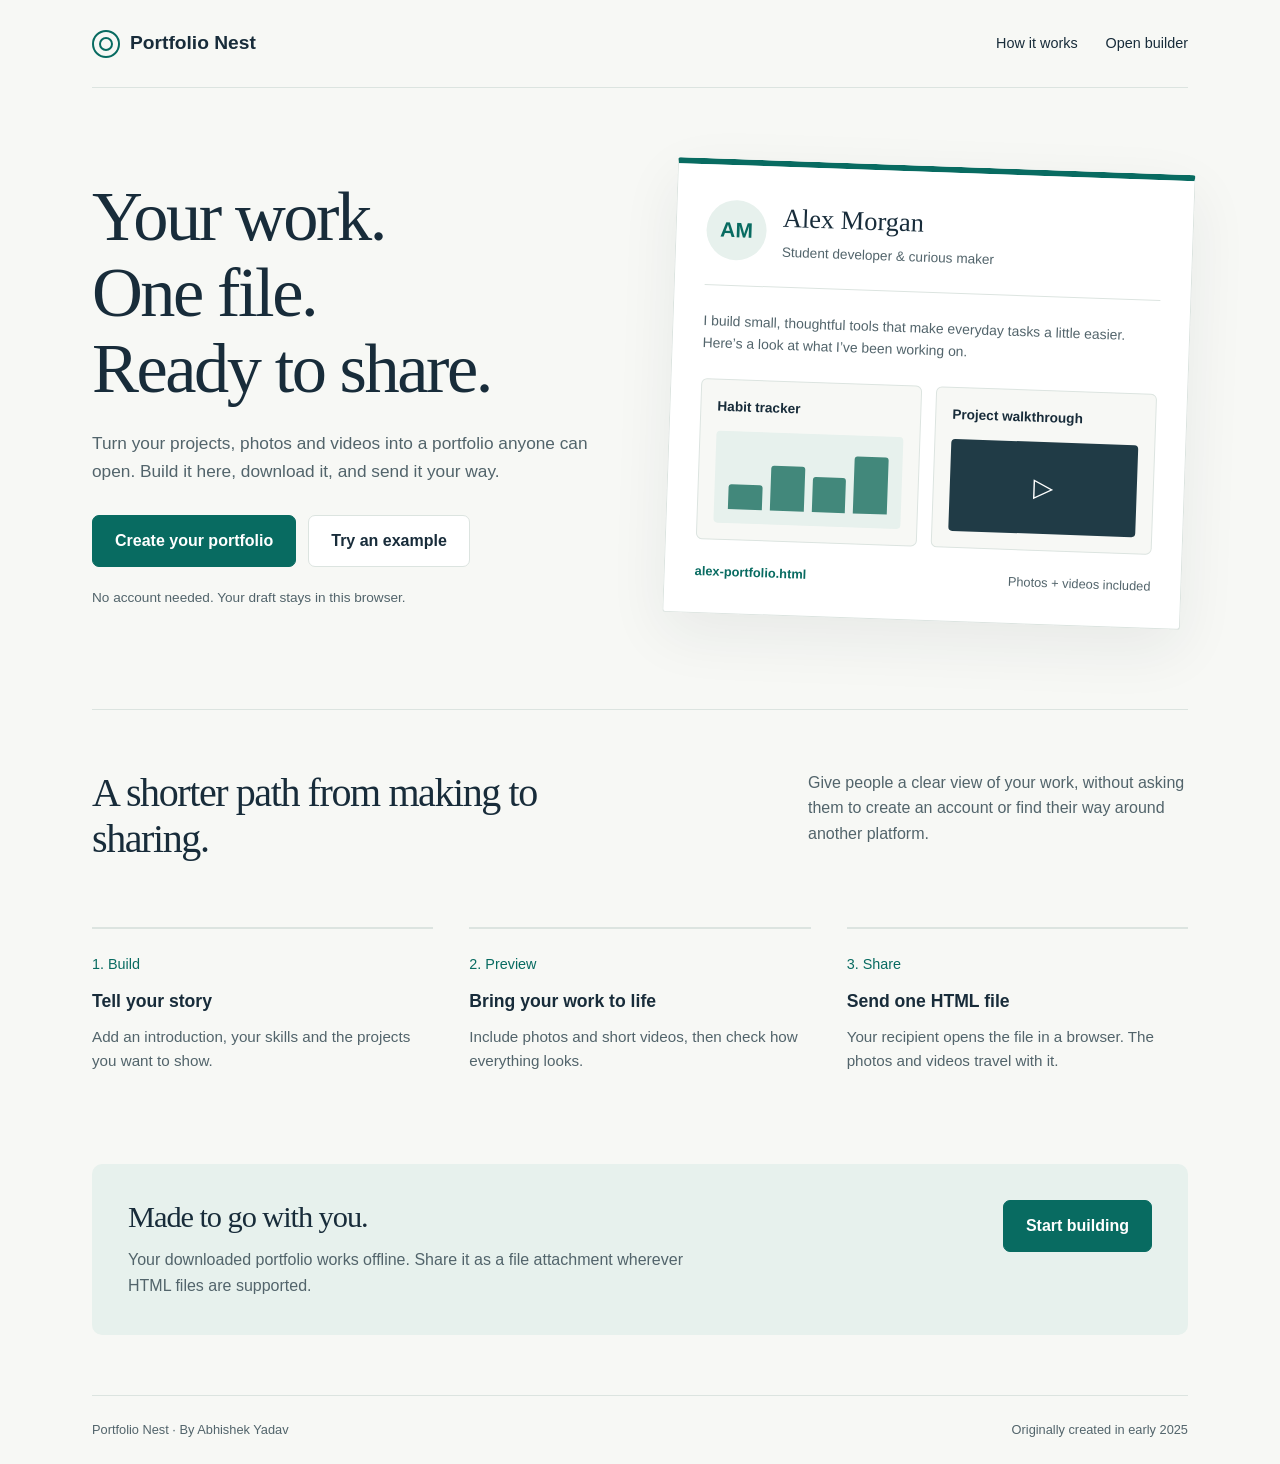
==== index.html @ 836e4f4b "Publish Portfolio Nest with portable HTML exports Refresh the original early-2025 university project" ====
<!DOCTYPE html>
<html lang="en"><head><meta charset="UTF-8"><meta name="viewport" content="width=device-width,initial-scale=1"><meta name="description" content="Build a portfolio with your projects, photos and videos. Download one HTML file and share it without accounts or sign-ins."><title>Portfolio Nest — Your work, ready to share</title><link rel="stylesheet" href="styles.css"></head>
<body><div class="shell">
<nav class="nav" aria-label="Main navigation"><a class="brand" href="index.html"><span class="brand-mark" aria-hidden="true"></span>Portfolio Nest</a><div class="nav-links"><a class="desktop-link" href="#how">How it works</a><a href="builder.html">Open builder</a></div></nav>
<main><section class="hero"><div class="hero-copy"><h1>Your work.<br>One file.<br>Ready to share.</h1><p>Turn your projects, photos and videos into a portfolio anyone can open. Build it here, download it, and send it your way.</p><div class="hero-actions"><a class="btn" href="builder.html">Create your portfolio</a><a class="btn secondary" href="builder.html?demo=1">Try an example</a></div><p class="hero-note">No account needed. Your draft stays in this browser.</p></div>
<div class="folio-demo" aria-label="Illustrative portfolio showing project images and a video"><div class="demo-top"><div class="demo-avatar">AM</div><div><h3>Alex Morgan</h3><p>Student developer & curious maker</p></div></div><p class="demo-intro">I build small, thoughtful tools that make everyday tasks a little easier. Here’s a look at what I’ve been working on.</p><div class="demo-projects"><div class="demo-project"><strong>Habit tracker</strong><div class="demo-graphic" aria-hidden="true"><i></i><i></i><i></i><i></i></div></div><div class="demo-project"><strong>Project walkthrough</strong><div class="demo-video" aria-hidden="true">▷</div></div></div><div class="file-strip"><span class="file-name">alex-portfolio.html</span><span>Photos + videos included</span></div></div></section>
<section id="how" class="how"><div class="how-head"><h2>A shorter path from making to sharing.</h2><p>Give people a clear view of your work, without asking them to create an account or find their way around another platform.</p></div><div class="steps"><div class="step"><span>1. Build</span><h3>Tell your story</h3><p>Add an introduction, your skills and the projects you want to show.</p></div><div class="step"><span>2. Preview</span><h3>Bring your work to life</h3><p>Include photos and short videos, then check how everything looks.</p></div><div class="step"><span>3. Share</span><h3>Send one HTML file</h3><p>Your recipient opens the file in a browser. The photos and videos travel with it.</p></div></div></section>
<section class="share-panel"><div><h2>Made to go with you.</h2><p>Your downloaded portfolio works offline. Share it as a file attachment wherever HTML files are supported.</p></div><div><a class="btn" href="builder.html">Start building</a></div></section></main>
<footer class="site-footer"><span>Portfolio Nest · By Abhishek Yadav</span><span>Originally created in early 2025</span></footer></div></body></html>
---- styles.css ----
:root{--paper:#f7f8f5;--ink:#182c3a;--muted:#52646b;--teal:#086b61;--line:#dce4e0;--soft:#e7f1ed;--white:#fff}*{box-sizing:border-box}html{scroll-behavior:smooth}body{margin:0;color:var(--ink);background:var(--paper);font-family:Arial,Helvetica,sans-serif;line-height:1.6}a{color:var(--teal);text-underline-offset:4px}button,input,textarea{font:inherit}button,a,input,textarea{ -webkit-tap-highlight-color:transparent}button{cursor:pointer}a:focus-visible,button:focus-visible,input:focus-visible,textarea:focus-visible{outline:3px solid #0a8277;outline-offset:4px}button:disabled{cursor:wait;opacity:.65}h1,h2,h3,p{margin-top:0}p{max-width:67ch}h1,h2{font-family:Georgia,'Times New Roman',serif;font-weight:400;letter-spacing:-.035em}h1{font-size:clamp(2.8rem,5.5vw,4.5rem);line-height:1.08;margin-bottom:24px}h2{font-size:2.5rem;line-height:1.15}h3{font-size:1.1rem}.shell{max-width:1160px;margin:auto;padding:0 32px}.nav{min-height:88px;display:flex;align-items:center;justify-content:space-between;gap:16px;border-bottom:1px solid var(--line)}.brand{font-size:1.2rem;color:var(--ink);text-decoration:none;font-weight:700;display:flex;align-items:center;gap:10px}.brand-mark{width:28px;height:28px;border:2px solid var(--teal);border-radius:50%;display:grid;place-items:center}.brand-mark:after{content:'';height:10px;width:10px;border:2px solid var(--teal);border-radius:50%}.nav-links{display:flex;gap:28px;align-items:center}.nav-links a{font-size:.9rem;color:var(--ink);text-decoration:none}.btn{display:inline-flex;justify-content:center;align-items:center;padding:12px 22px;border-radius:7px;background:var(--teal);border:1px solid var(--teal);color:var(--white);font-weight:600;text-decoration:none;min-height:48px}.btn:hover{background:#07584f;border-color:#07584f}.btn.secondary{background:var(--white);color:var(--ink);border-color:var(--line)}.btn.secondary:hover{background:var(--soft)}.text-btn{border:0;background:transparent;color:var(--teal);padding:7px 0;text-decoration:underline;text-underline-offset:4px;font-size:.9rem}.hero{display:grid;grid-template-columns:1fr 1fr;gap:60px;align-items:center;padding:78px 0 88px}.hero-copy>p{font-size:1.08rem;color:var(--muted);margin-bottom:30px}.hero-actions{display:flex;flex-wrap:wrap;gap:12px}.hero-note{font-size:.85rem!important;margin:20px 0 0!important}.folio-demo{background:white;box-shadow:0 20px 60px #182c3a12;border:1px solid var(--line);border-top:6px solid var(--teal);border-radius:3px;padding:30px;transform:rotate(2deg);position:relative}.demo-top{display:flex;align-items:center;gap:16px;border-bottom:1px solid var(--line);padding-bottom:20px}.demo-avatar{width:60px;height:60px;border-radius:50%;background:var(--soft);color:var(--teal);display:grid;place-items:center;font-size:21px;font-weight:700}.folio-demo h3{font-family:Georgia,serif;font-size:1.65rem;font-weight:400;margin:0}.demo-top p{font-size:.85rem;color:var(--muted);margin:3px 0}.demo-intro{font-size:.87rem;color:var(--muted);margin:24px 0}.demo-projects{display:grid;grid-template-columns:1fr 1fr;gap:14px}.demo-project{background:var(--paper);border:1px solid var(--line);border-radius:6px;padding:16px;font-size:.85rem}.demo-project strong{display:block;margin-bottom:14px}.demo-graphic{height:92px;display:flex;gap:8px;align-items:end;padding:14px;background:var(--soft);border-radius:4px}.demo-graphic i{display:block;flex:1;background:#42887b;border-radius:3px 3px 0 0}.demo-graphic i:nth-child(1){height:40%}.demo-graphic i:nth-child(2){height:70%}.demo-graphic i:nth-child(3){height:55%}.demo-graphic i:nth-child(4){height:90%}.demo-video{height:92px;background:#203b46;border-radius:4px;display:grid;place-items:center;color:#fff;font-size:26px}.file-strip{display:flex;gap:12px;justify-content:space-between;align-items:center;font-size:.8rem;padding-top:22px;color:var(--muted)}.file-name{font-weight:700;color:var(--teal)}.how{padding:60px 0;border-top:1px solid var(--line)}.how-head{display:flex;justify-content:space-between;align-items:start;gap:36px;margin-bottom:32px}.how-head h2{max-width:450px}.how-head p{max-width:380px;color:var(--muted)}.steps{display:grid;grid-template-columns:repeat(3,1fr);gap:36px}.step{border-top:2px solid var(--line);padding-top:22px}.step span{color:var(--teal);font-size:.9rem}.step h3{margin:10px 0}.step p{font-size:.95rem;color:var(--muted)}.share-panel{display:flex;justify-content:space-between;gap:40px;background:var(--soft);border-radius:10px;padding:36px;margin:16px 0 60px}.share-panel h2{font-size:1.9rem;margin-bottom:12px}.share-panel p{margin:0;color:var(--muted)}.site-footer{display:flex;justify-content:space-between;gap:20px;border-top:1px solid var(--line);padding:24px 0;font-size:.8rem;color:var(--muted)}.builder-heading{padding:42px 0 20px}.builder-heading h1{font-size:3rem;margin-bottom:12px}.builder-heading p{color:var(--muted);margin:0}.builder-layout{display:grid;grid-template-columns:minmax(0,1fr) 290px;gap:36px;align-items:start;margin:24px 0 64px}.form-panel{background:#fff;border:1px solid var(--line);border-radius:10px;padding:32px}.form-section+.form-section{border-top:1px solid var(--line);margin-top:30px;padding-top:28px}.form-section h2{font-family:Arial,sans-serif;font-size:1.25rem;font-weight:700;letter-spacing:0;margin-bottom:8px}.help{color:var(--muted);font-size:.87rem;margin-bottom:20px}.field{margin-bottom:20px}.field label{font-size:.9rem;font-weight:600;display:block;margin-bottom:7px}.optional{color:var(--muted);font-weight:400;font-size:.8rem}input:not([type=file]),textarea{width:100%;padding:11px 13px;border:1px solid #b8c7c0;border-radius:6px;background:#fff;color:var(--ink)}textarea{resize:vertical;min-height:100px}input[type=file]{width:100%;font-size:.88rem;border:1px dashed #b8c7c0;background:var(--paper);padding:18px;border-radius:6px}input[type=file]::file-selector-button{padding:7px 10px;background:#fff;border:1px solid var(--line);border-radius:4px;color:var(--ink);margin-right:12px}.field-row{display:grid;grid-template-columns:1fr 1fr;gap:20px}.project-editor{padding:20px;background:var(--paper);border:1px solid var(--line);border-radius:7px;margin:20px 0}.project-editor .field:last-of-type{margin-bottom:8px}.project-heading{display:flex;justify-content:space-between;align-items:center;margin-bottom:16px}.project-heading h3{margin:0;font-size:.95rem}.media-list{padding:0;list-style:none}.media-list li{display:flex;gap:12px;justify-content:space-between;align-items:center;padding:10px 0;border-bottom:1px solid var(--line);font-size:.87rem}.media-list span{overflow-wrap:anywhere}.form-actions{display:flex;justify-content:space-between;gap:16px;align-items:center;margin-top:30px}.aside{position:sticky;top:24px;padding:24px;background:var(--soft);border-radius:8px}.aside h2{font-family:Arial,sans-serif;font-size:1rem;letter-spacing:0;font-weight:700}.aside p,.aside li{font-size:.87rem;color:var(--muted)}.aside ul{padding-left:18px}.save-status{font-size:.84rem;font-weight:600;min-height:1.6em;color:var(--teal);margin-bottom:20px}.notice{font-size:.88rem;padding:12px 16px;background:#e7f1ed;border-radius:6px;margin:16px 0}.notice.error{color:#852f2a;background:#fff0ed;border:1px solid #e8b7b0}.notice[hidden]{display:none}.preview-toolbar{background:#fff;border-bottom:1px solid var(--line)}.preview-toolbar .shell{padding-top:18px;padding-bottom:18px;display:flex;gap:20px;justify-content:space-between;align-items:center}.toolbar-actions{display:flex;gap:12px;align-items:center}.preview-note{font-size:.87rem;color:var(--muted);margin:20px auto;text-align:center;padding:0 20px}.empty-state{text-align:center;max-width:600px;margin:80px auto;padding:30px}.empty-state h1{font-size:2.6rem}.empty-state p{color:var(--muted)}.preview-body{background:#edf2ef}.preview-body #portfolio-host{padding-bottom:32px} @media(max-width:850px){.hero{gap:30px}.builder-layout{grid-template-columns:1fr}.aside{position:static;order:-1}.aside ul,.aside .help-secondary{display:none}.aside{padding:18px 22px}.save-status{margin-bottom:6px}.builder-heading{padding-top:30px}} @media(max-width:640px){.shell{padding:0 20px}.nav{min-height:76px}.nav-links{gap:16px}.nav-links .desktop-link{display:none}.hero{grid-template-columns:1fr;padding:42px 0 52px;gap:38px}.hero h1{font-size:3rem;max-width:10ch}.folio-demo{transform:none;padding:22px}.how{padding:40px 0}.how-head{display:block}.how h2{font-size:2rem}.steps{grid-template-columns:1fr;gap:12px}.share-panel{display:block;padding:25px;margin-bottom:36px}.share-panel .btn{margin-top:22px}.site-footer{display:block}.site-footer span{display:block;margin-bottom:4px}.builder-heading h1{font-size:2.4rem}.form-panel{padding:22px}.field-row{grid-template-columns:1fr;gap:0}.form-actions{align-items:stretch;flex-direction:column-reverse}.preview-toolbar .shell{align-items:flex-start;flex-direction:column}.toolbar-actions{width:100%}.toolbar-actions .btn{flex:1;font-size:.87rem;padding:10px}.preview-body #portfolio-host{padding-bottom:0}.file-strip{font-size:.73rem}}@media(prefers-reduced-motion:reduce){html{scroll-behavior:auto}}
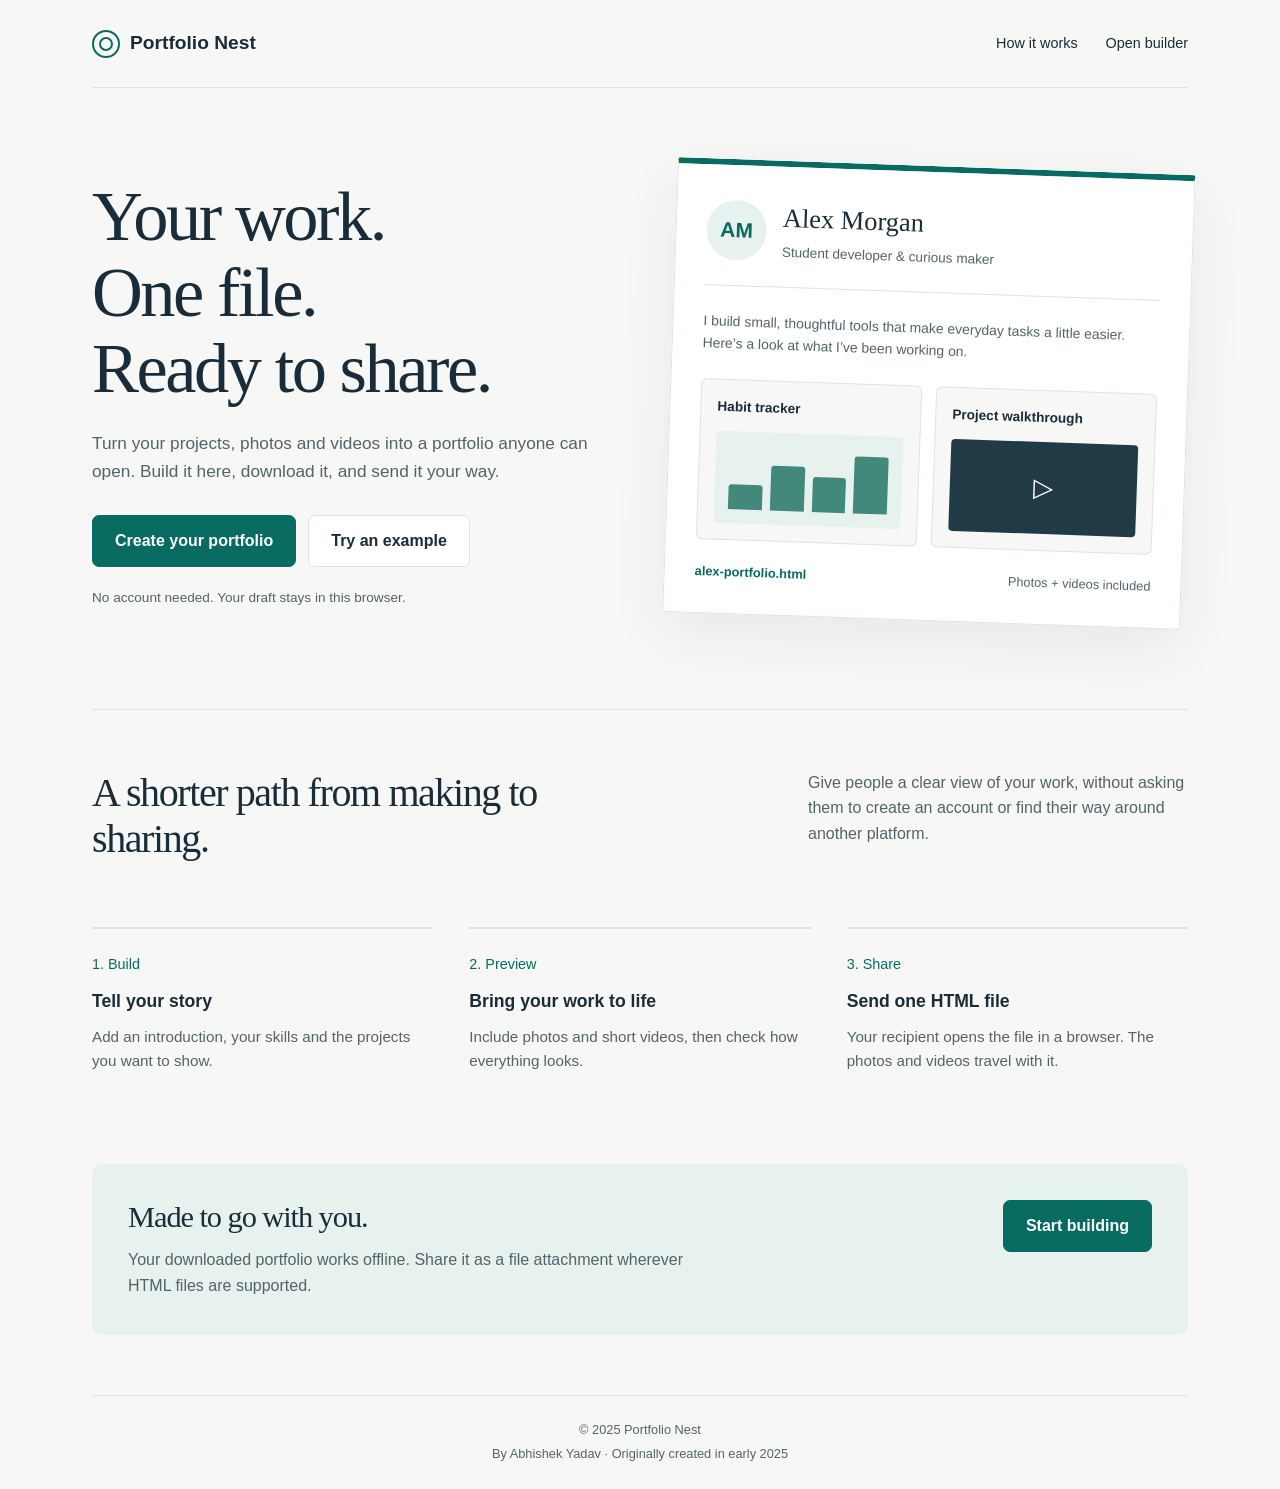
==== commit 26920a78: "Center Portfolio Nest footer copyright Add © 2025 Portfolio Nest to the landing-page footer and cent" ====
--- a/index.html
+++ b/index.html
@@ -6,4 +6,7 @@
 <div class="folio-demo" aria-label="Illustrative portfolio showing project images and a video"><div class="demo-top"><div class="demo-avatar">AM</div><div><h3>Alex Morgan</h3><p>Student developer & curious maker</p></div></div><p class="demo-intro">I build small, thoughtful tools that make everyday tasks a little easier. Here’s a look at what I’ve been working on.</p><div class="demo-projects"><div class="demo-project"><strong>Habit tracker</strong><div class="demo-graphic" aria-hidden="true"><i></i><i></i><i></i><i></i></div></div><div class="demo-project"><strong>Project walkthrough</strong><div class="demo-video" aria-hidden="true">▷</div></div></div><div class="file-strip"><span class="file-name">alex-portfolio.html</span><span>Photos + videos included</span></div></div></section>
 <section id="how" class="how"><div class="how-head"><h2>A shorter path from making to sharing.</h2><p>Give people a clear view of your work, without asking them to create an account or find their way around another platform.</p></div><div class="steps"><div class="step"><span>1. Build</span><h3>Tell your story</h3><p>Add an introduction, your skills and the projects you want to show.</p></div><div class="step"><span>2. Preview</span><h3>Bring your work to life</h3><p>Include photos and short videos, then check how everything looks.</p></div><div class="step"><span>3. Share</span><h3>Send one HTML file</h3><p>Your recipient opens the file in a browser. The photos and videos travel with it.</p></div></div></section>
 <section class="share-panel"><div><h2>Made to go with you.</h2><p>Your downloaded portfolio works offline. Share it as a file attachment wherever HTML files are supported.</p></div><div><a class="btn" href="builder.html">Start building</a></div></section></main>
-<footer class="site-footer"><span>Portfolio Nest · By Abhishek Yadav</span><span>Originally created in early 2025</span></footer></div></body></html>
+<footer class="site-footer">
+  <span>© 2025 Portfolio Nest</span>
+  <span>By Abhishek Yadav · Originally created in early 2025</span>
+</footer></div></body></html>
--- a/styles.css
+++ b/styles.css
@@ -1 +1,14 @@
-:root{--paper:#f7f8f5;--ink:#182c3a;--muted:#52646b;--teal:#086b61;--line:#dce4e0;--soft:#e7f1ed;--white:#fff}*{box-sizing:border-box}html{scroll-behavior:smooth}body{margin:0;color:var(--ink);background:var(--paper);font-family:Arial,Helvetica,sans-serif;line-height:1.6}a{color:var(--teal);text-underline-offset:4px}button,input,textarea{font:inherit}button,a,input,textarea{ -webkit-tap-highlight-color:transparent}button{cursor:pointer}a:focus-visible,button:focus-visible,input:focus-visible,textarea:focus-visible{outline:3px solid #0a8277;outline-offset:4px}button:disabled{cursor:wait;opacity:.65}h1,h2,h3,p{margin-top:0}p{max-width:67ch}h1,h2{font-family:Georgia,'Times New Roman',serif;font-weight:400;letter-spacing:-.035em}h1{font-size:clamp(2.8rem,5.5vw,4.5rem);line-height:1.08;margin-bottom:24px}h2{font-size:2.5rem;line-height:1.15}h3{font-size:1.1rem}.shell{max-width:1160px;margin:auto;padding:0 32px}.nav{min-height:88px;display:flex;align-items:center;justify-content:space-between;gap:16px;border-bottom:1px solid var(--line)}.brand{font-size:1.2rem;color:var(--ink);text-decoration:none;font-weight:700;display:flex;align-items:center;gap:10px}.brand-mark{width:28px;height:28px;border:2px solid var(--teal);border-radius:50%;display:grid;place-items:center}.brand-mark:after{content:'';height:10px;width:10px;border:2px solid var(--teal);border-radius:50%}.nav-links{display:flex;gap:28px;align-items:center}.nav-links a{font-size:.9rem;color:var(--ink);text-decoration:none}.btn{display:inline-flex;justify-content:center;align-items:center;padding:12px 22px;border-radius:7px;background:var(--teal);border:1px solid var(--teal);color:var(--white);font-weight:600;text-decoration:none;min-height:48px}.btn:hover{background:#07584f;border-color:#07584f}.btn.secondary{background:var(--white);color:var(--ink);border-color:var(--line)}.btn.secondary:hover{background:var(--soft)}.text-btn{border:0;background:transparent;color:var(--teal);padding:7px 0;text-decoration:underline;text-underline-offset:4px;font-size:.9rem}.hero{display:grid;grid-template-columns:1fr 1fr;gap:60px;align-items:center;padding:78px 0 88px}.hero-copy>p{font-size:1.08rem;color:var(--muted);margin-bottom:30px}.hero-actions{display:flex;flex-wrap:wrap;gap:12px}.hero-note{font-size:.85rem!important;margin:20px 0 0!important}.folio-demo{background:white;box-shadow:0 20px 60px #182c3a12;border:1px solid var(--line);border-top:6px solid var(--teal);border-radius:3px;padding:30px;transform:rotate(2deg);position:relative}.demo-top{display:flex;align-items:center;gap:16px;border-bottom:1px solid var(--line);padding-bottom:20px}.demo-avatar{width:60px;height:60px;border-radius:50%;background:var(--soft);color:var(--teal);display:grid;place-items:center;font-size:21px;font-weight:700}.folio-demo h3{font-family:Georgia,serif;font-size:1.65rem;font-weight:400;margin:0}.demo-top p{font-size:.85rem;color:var(--muted);margin:3px 0}.demo-intro{font-size:.87rem;color:var(--muted);margin:24px 0}.demo-projects{display:grid;grid-template-columns:1fr 1fr;gap:14px}.demo-project{background:var(--paper);border:1px solid var(--line);border-radius:6px;padding:16px;font-size:.85rem}.demo-project strong{display:block;margin-bottom:14px}.demo-graphic{height:92px;display:flex;gap:8px;align-items:end;padding:14px;background:var(--soft);border-radius:4px}.demo-graphic i{display:block;flex:1;background:#42887b;border-radius:3px 3px 0 0}.demo-graphic i:nth-child(1){height:40%}.demo-graphic i:nth-child(2){height:70%}.demo-graphic i:nth-child(3){height:55%}.demo-graphic i:nth-child(4){height:90%}.demo-video{height:92px;background:#203b46;border-radius:4px;display:grid;place-items:center;color:#fff;font-size:26px}.file-strip{display:flex;gap:12px;justify-content:space-between;align-items:center;font-size:.8rem;padding-top:22px;color:var(--muted)}.file-name{font-weight:700;color:var(--teal)}.how{padding:60px 0;border-top:1px solid var(--line)}.how-head{display:flex;justify-content:space-between;align-items:start;gap:36px;margin-bottom:32px}.how-head h2{max-width:450px}.how-head p{max-width:380px;color:var(--muted)}.steps{display:grid;grid-template-columns:repeat(3,1fr);gap:36px}.step{border-top:2px solid var(--line);padding-top:22px}.step span{color:var(--teal);font-size:.9rem}.step h3{margin:10px 0}.step p{font-size:.95rem;color:var(--muted)}.share-panel{display:flex;justify-content:space-between;gap:40px;background:var(--soft);border-radius:10px;padding:36px;margin:16px 0 60px}.share-panel h2{font-size:1.9rem;margin-bottom:12px}.share-panel p{margin:0;color:var(--muted)}.site-footer{display:flex;justify-content:space-between;gap:20px;border-top:1px solid var(--line);padding:24px 0;font-size:.8rem;color:var(--muted)}.builder-heading{padding:42px 0 20px}.builder-heading h1{font-size:3rem;margin-bottom:12px}.builder-heading p{color:var(--muted);margin:0}.builder-layout{display:grid;grid-template-columns:minmax(0,1fr) 290px;gap:36px;align-items:start;margin:24px 0 64px}.form-panel{background:#fff;border:1px solid var(--line);border-radius:10px;padding:32px}.form-section+.form-section{border-top:1px solid var(--line);margin-top:30px;padding-top:28px}.form-section h2{font-family:Arial,sans-serif;font-size:1.25rem;font-weight:700;letter-spacing:0;margin-bottom:8px}.help{color:var(--muted);font-size:.87rem;margin-bottom:20px}.field{margin-bottom:20px}.field label{font-size:.9rem;font-weight:600;display:block;margin-bottom:7px}.optional{color:var(--muted);font-weight:400;font-size:.8rem}input:not([type=file]),textarea{width:100%;padding:11px 13px;border:1px solid #b8c7c0;border-radius:6px;background:#fff;color:var(--ink)}textarea{resize:vertical;min-height:100px}input[type=file]{width:100%;font-size:.88rem;border:1px dashed #b8c7c0;background:var(--paper);padding:18px;border-radius:6px}input[type=file]::file-selector-button{padding:7px 10px;background:#fff;border:1px solid var(--line);border-radius:4px;color:var(--ink);margin-right:12px}.field-row{display:grid;grid-template-columns:1fr 1fr;gap:20px}.project-editor{padding:20px;background:var(--paper);border:1px solid var(--line);border-radius:7px;margin:20px 0}.project-editor .field:last-of-type{margin-bottom:8px}.project-heading{display:flex;justify-content:space-between;align-items:center;margin-bottom:16px}.project-heading h3{margin:0;font-size:.95rem}.media-list{padding:0;list-style:none}.media-list li{display:flex;gap:12px;justify-content:space-between;align-items:center;padding:10px 0;border-bottom:1px solid var(--line);font-size:.87rem}.media-list span{overflow-wrap:anywhere}.form-actions{display:flex;justify-content:space-between;gap:16px;align-items:center;margin-top:30px}.aside{position:sticky;top:24px;padding:24px;background:var(--soft);border-radius:8px}.aside h2{font-family:Arial,sans-serif;font-size:1rem;letter-spacing:0;font-weight:700}.aside p,.aside li{font-size:.87rem;color:var(--muted)}.aside ul{padding-left:18px}.save-status{font-size:.84rem;font-weight:600;min-height:1.6em;color:var(--teal);margin-bottom:20px}.notice{font-size:.88rem;padding:12px 16px;background:#e7f1ed;border-radius:6px;margin:16px 0}.notice.error{color:#852f2a;background:#fff0ed;border:1px solid #e8b7b0}.notice[hidden]{display:none}.preview-toolbar{background:#fff;border-bottom:1px solid var(--line)}.preview-toolbar .shell{padding-top:18px;padding-bottom:18px;display:flex;gap:20px;justify-content:space-between;align-items:center}.toolbar-actions{display:flex;gap:12px;align-items:center}.preview-note{font-size:.87rem;color:var(--muted);margin:20px auto;text-align:center;padding:0 20px}.empty-state{text-align:center;max-width:600px;margin:80px auto;padding:30px}.empty-state h1{font-size:2.6rem}.empty-state p{color:var(--muted)}.preview-body{background:#edf2ef}.preview-body #portfolio-host{padding-bottom:32px} @media(max-width:850px){.hero{gap:30px}.builder-layout{grid-template-columns:1fr}.aside{position:static;order:-1}.aside ul,.aside .help-secondary{display:none}.aside{padding:18px 22px}.save-status{margin-bottom:6px}.builder-heading{padding-top:30px}} @media(max-width:640px){.shell{padding:0 20px}.nav{min-height:76px}.nav-links{gap:16px}.nav-links .desktop-link{display:none}.hero{grid-template-columns:1fr;padding:42px 0 52px;gap:38px}.hero h1{font-size:3rem;max-width:10ch}.folio-demo{transform:none;padding:22px}.how{padding:40px 0}.how-head{display:block}.how h2{font-size:2rem}.steps{grid-template-columns:1fr;gap:12px}.share-panel{display:block;padding:25px;margin-bottom:36px}.share-panel .btn{margin-top:22px}.site-footer{display:block}.site-footer span{display:block;margin-bottom:4px}.builder-heading h1{font-size:2.4rem}.form-panel{padding:22px}.field-row{grid-template-columns:1fr;gap:0}.form-actions{align-items:stretch;flex-direction:column-reverse}.preview-toolbar .shell{align-items:flex-start;flex-direction:column}.toolbar-actions{width:100%}.toolbar-actions .btn{flex:1;font-size:.87rem;padding:10px}.preview-body #portfolio-host{padding-bottom:0}.file-strip{font-size:.73rem}}@media(prefers-reduced-motion:reduce){html{scroll-behavior:auto}}
+:root{--paper:#f7f8f5;--ink:#182c3a;--muted:#52646b;--teal:#086b61;--line:#dce4e0;--soft:#e7f1ed;--white:#fff}*{box-sizing:border-box}html{scroll-behavior:smooth}body{margin:0;color:var(--ink);background:var(--paper);font-family:Arial,Helvetica,sans-serif;line-height:1.6}a{color:var(--teal);text-underline-offset:4px}button,input,textarea{font:inherit}button,a,input,textarea{ -webkit-tap-highlight-color:transparent}button{cursor:pointer}a:focus-visible,button:focus-visible,input:focus-visible,textarea:focus-visible{outline:3px solid #0a8277;outline-offset:4px}button:disabled{cursor:wait;opacity:.65}h1,h2,h3,p{margin-top:0}p{max-width:67ch}h1,h2{font-family:Georgia,'Times New Roman',serif;font-weight:400;letter-spacing:-.035em}h1{font-size:clamp(2.8rem,5.5vw,4.5rem);line-height:1.08;margin-bottom:24px}h2{font-size:2.5rem;line-height:1.15}h3{font-size:1.1rem}.shell{max-width:1160px;margin:auto;padding:0 32px}.nav{min-height:88px;display:flex;align-items:center;justify-content:space-between;gap:16px;border-bottom:1px solid var(--line)}.brand{font-size:1.2rem;color:var(--ink);text-decoration:none;font-weight:700;display:flex;align-items:center;gap:10px}.brand-mark{width:28px;height:28px;border:2px solid var(--teal);border-radius:50%;display:grid;place-items:center}.brand-mark:after{content:'';height:10px;width:10px;border:2px solid var(--teal);border-radius:50%}.nav-links{display:flex;gap:28px;align-items:center}.nav-links a{font-size:.9rem;color:var(--ink);text-decoration:none}.btn{display:inline-flex;justify-content:center;align-items:center;padding:12px 22px;border-radius:7px;background:var(--teal);border:1px solid var(--teal);color:var(--white);font-weight:600;text-decoration:none;min-height:48px}.btn:hover{background:#07584f;border-color:#07584f}.btn.secondary{background:var(--white);color:var(--ink);border-color:var(--line)}.btn.secondary:hover{background:var(--soft)}.text-btn{border:0;background:transparent;color:var(--teal);padding:7px 0;text-decoration:underline;text-underline-offset:4px;font-size:.9rem}.hero{display:grid;grid-template-columns:1fr 1fr;gap:60px;align-items:center;padding:78px 0 88px}.hero-copy>p{font-size:1.08rem;color:var(--muted);margin-bottom:30px}.hero-actions{display:flex;flex-wrap:wrap;gap:12px}.hero-note{font-size:.85rem!important;margin:20px 0 0!important}.folio-demo{background:white;box-shadow:0 20px 60px #182c3a12;border:1px solid var(--line);border-top:6px solid var(--teal);border-radius:3px;padding:30px;transform:rotate(2deg);position:relative}.demo-top{display:flex;align-items:center;gap:16px;border-bottom:1px solid var(--line);padding-bottom:20px}.demo-avatar{width:60px;height:60px;border-radius:50%;background:var(--soft);color:var(--teal);display:grid;place-items:center;font-size:21px;font-weight:700}.folio-demo h3{font-family:Georgia,serif;font-size:1.65rem;font-weight:400;margin:0}.demo-top p{font-size:.85rem;color:var(--muted);margin:3px 0}.demo-intro{font-size:.87rem;color:var(--muted);margin:24px 0}.demo-projects{display:grid;grid-template-columns:1fr 1fr;gap:14px}.demo-project{background:var(--paper);border:1px solid var(--line);border-radius:6px;padding:16px;font-size:.85rem}.demo-project strong{display:block;margin-bottom:14px}.demo-graphic{height:92px;display:flex;gap:8px;align-items:end;padding:14px;background:var(--soft);border-radius:4px}.demo-graphic i{display:block;flex:1;background:#42887b;border-radius:3px 3px 0 0}.demo-graphic i:nth-child(1){height:40%}.demo-graphic i:nth-child(2){height:70%}.demo-graphic i:nth-child(3){height:55%}.demo-graphic i:nth-child(4){height:90%}.demo-video{height:92px;background:#203b46;border-radius:4px;display:grid;place-items:center;color:#fff;font-size:26px}.file-strip{display:flex;gap:12px;justify-content:space-between;align-items:center;font-size:.8rem;padding-top:22px;color:var(--muted)}.file-name{font-weight:700;color:var(--teal)}.how{padding:60px 0;border-top:1px solid var(--line)}.how-head{display:flex;justify-content:space-between;align-items:start;gap:36px;margin-bottom:32px}.how-head h2{max-width:450px}.how-head p{max-width:380px;color:var(--muted)}.steps{display:grid;grid-template-columns:repeat(3,1fr);gap:36px}.step{border-top:2px solid var(--line);padding-top:22px}.step span{color:var(--teal);font-size:.9rem}.step h3{margin:10px 0}.step p{font-size:.95rem;color:var(--muted)}.share-panel{display:flex;justify-content:space-between;gap:40px;background:var(--soft);border-radius:10px;padding:36px;margin:16px 0 60px}.share-panel h2{font-size:1.9rem;margin-bottom:12px}.share-panel p{margin:0;color:var(--muted)}
+.site-footer {
+  display: flex;
+  flex-direction: column;
+  align-items: center;
+  justify-content: center;
+  text-align: center;
+  gap: 4px;
+  border-top: 1px solid var(--line);
+  padding: 24px 0;
+  font-size: .8rem;
+  color: var(--muted);
+}
+.builder-heading{padding:42px 0 20px}.builder-heading h1{font-size:3rem;margin-bottom:12px}.builder-heading p{color:var(--muted);margin:0}.builder-layout{display:grid;grid-template-columns:minmax(0,1fr) 290px;gap:36px;align-items:start;margin:24px 0 64px}.form-panel{background:#fff;border:1px solid var(--line);border-radius:10px;padding:32px}.form-section+.form-section{border-top:1px solid var(--line);margin-top:30px;padding-top:28px}.form-section h2{font-family:Arial,sans-serif;font-size:1.25rem;font-weight:700;letter-spacing:0;margin-bottom:8px}.help{color:var(--muted);font-size:.87rem;margin-bottom:20px}.field{margin-bottom:20px}.field label{font-size:.9rem;font-weight:600;display:block;margin-bottom:7px}.optional{color:var(--muted);font-weight:400;font-size:.8rem}input:not([type=file]),textarea{width:100%;padding:11px 13px;border:1px solid #b8c7c0;border-radius:6px;background:#fff;color:var(--ink)}textarea{resize:vertical;min-height:100px}input[type=file]{width:100%;font-size:.88rem;border:1px dashed #b8c7c0;background:var(--paper);padding:18px;border-radius:6px}input[type=file]::file-selector-button{padding:7px 10px;background:#fff;border:1px solid var(--line);border-radius:4px;color:var(--ink);margin-right:12px}.field-row{display:grid;grid-template-columns:1fr 1fr;gap:20px}.project-editor{padding:20px;background:var(--paper);border:1px solid var(--line);border-radius:7px;margin:20px 0}.project-editor .field:last-of-type{margin-bottom:8px}.project-heading{display:flex;justify-content:space-between;align-items:center;margin-bottom:16px}.project-heading h3{margin:0;font-size:.95rem}.media-list{padding:0;list-style:none}.media-list li{display:flex;gap:12px;justify-content:space-between;align-items:center;padding:10px 0;border-bottom:1px solid var(--line);font-size:.87rem}.media-list span{overflow-wrap:anywhere}.form-actions{display:flex;justify-content:space-between;gap:16px;align-items:center;margin-top:30px}.aside{position:sticky;top:24px;padding:24px;background:var(--soft);border-radius:8px}.aside h2{font-family:Arial,sans-serif;font-size:1rem;letter-spacing:0;font-weight:700}.aside p,.aside li{font-size:.87rem;color:var(--muted)}.aside ul{padding-left:18px}.save-status{font-size:.84rem;font-weight:600;min-height:1.6em;color:var(--teal);margin-bottom:20px}.notice{font-size:.88rem;padding:12px 16px;background:#e7f1ed;border-radius:6px;margin:16px 0}.notice.error{color:#852f2a;background:#fff0ed;border:1px solid #e8b7b0}.notice[hidden]{display:none}.preview-toolbar{background:#fff;border-bottom:1px solid var(--line)}.preview-toolbar .shell{padding-top:18px;padding-bottom:18px;display:flex;gap:20px;justify-content:space-between;align-items:center}.toolbar-actions{display:flex;gap:12px;align-items:center}.preview-note{font-size:.87rem;color:var(--muted);margin:20px auto;text-align:center;padding:0 20px}.empty-state{text-align:center;max-width:600px;margin:80px auto;padding:30px}.empty-state h1{font-size:2.6rem}.empty-state p{color:var(--muted)}.preview-body{background:#edf2ef}.preview-body #portfolio-host{padding-bottom:32px} @media(max-width:850px){.hero{gap:30px}.builder-layout{grid-template-columns:1fr}.aside{position:static;order:-1}.aside ul,.aside .help-secondary{display:none}.aside{padding:18px 22px}.save-status{margin-bottom:6px}.builder-heading{padding-top:30px}} @media(max-width:640px){.shell{padding:0 20px}.nav{min-height:76px}.nav-links{gap:16px}.nav-links .desktop-link{display:none}.hero{grid-template-columns:1fr;padding:42px 0 52px;gap:38px}.hero h1{font-size:3rem;max-width:10ch}.folio-demo{transform:none;padding:22px}.how{padding:40px 0}.how-head{display:block}.how h2{font-size:2rem}.steps{grid-template-columns:1fr;gap:12px}.share-panel{display:block;padding:25px;margin-bottom:36px}.share-panel .btn{margin-top:22px}.site-footer{display:block}.site-footer span{display:block;margin-bottom:4px}.builder-heading h1{font-size:2.4rem}.form-panel{padding:22px}.field-row{grid-template-columns:1fr;gap:0}.form-actions{align-items:stretch;flex-direction:column-reverse}.preview-toolbar .shell{align-items:flex-start;flex-direction:column}.toolbar-actions{width:100%}.toolbar-actions .btn{flex:1;font-size:.87rem;padding:10px}.preview-body #portfolio-host{padding-bottom:0}.file-strip{font-size:.73rem}}@media(prefers-reduced-motion:reduce){html{scroll-behavior:auto}}
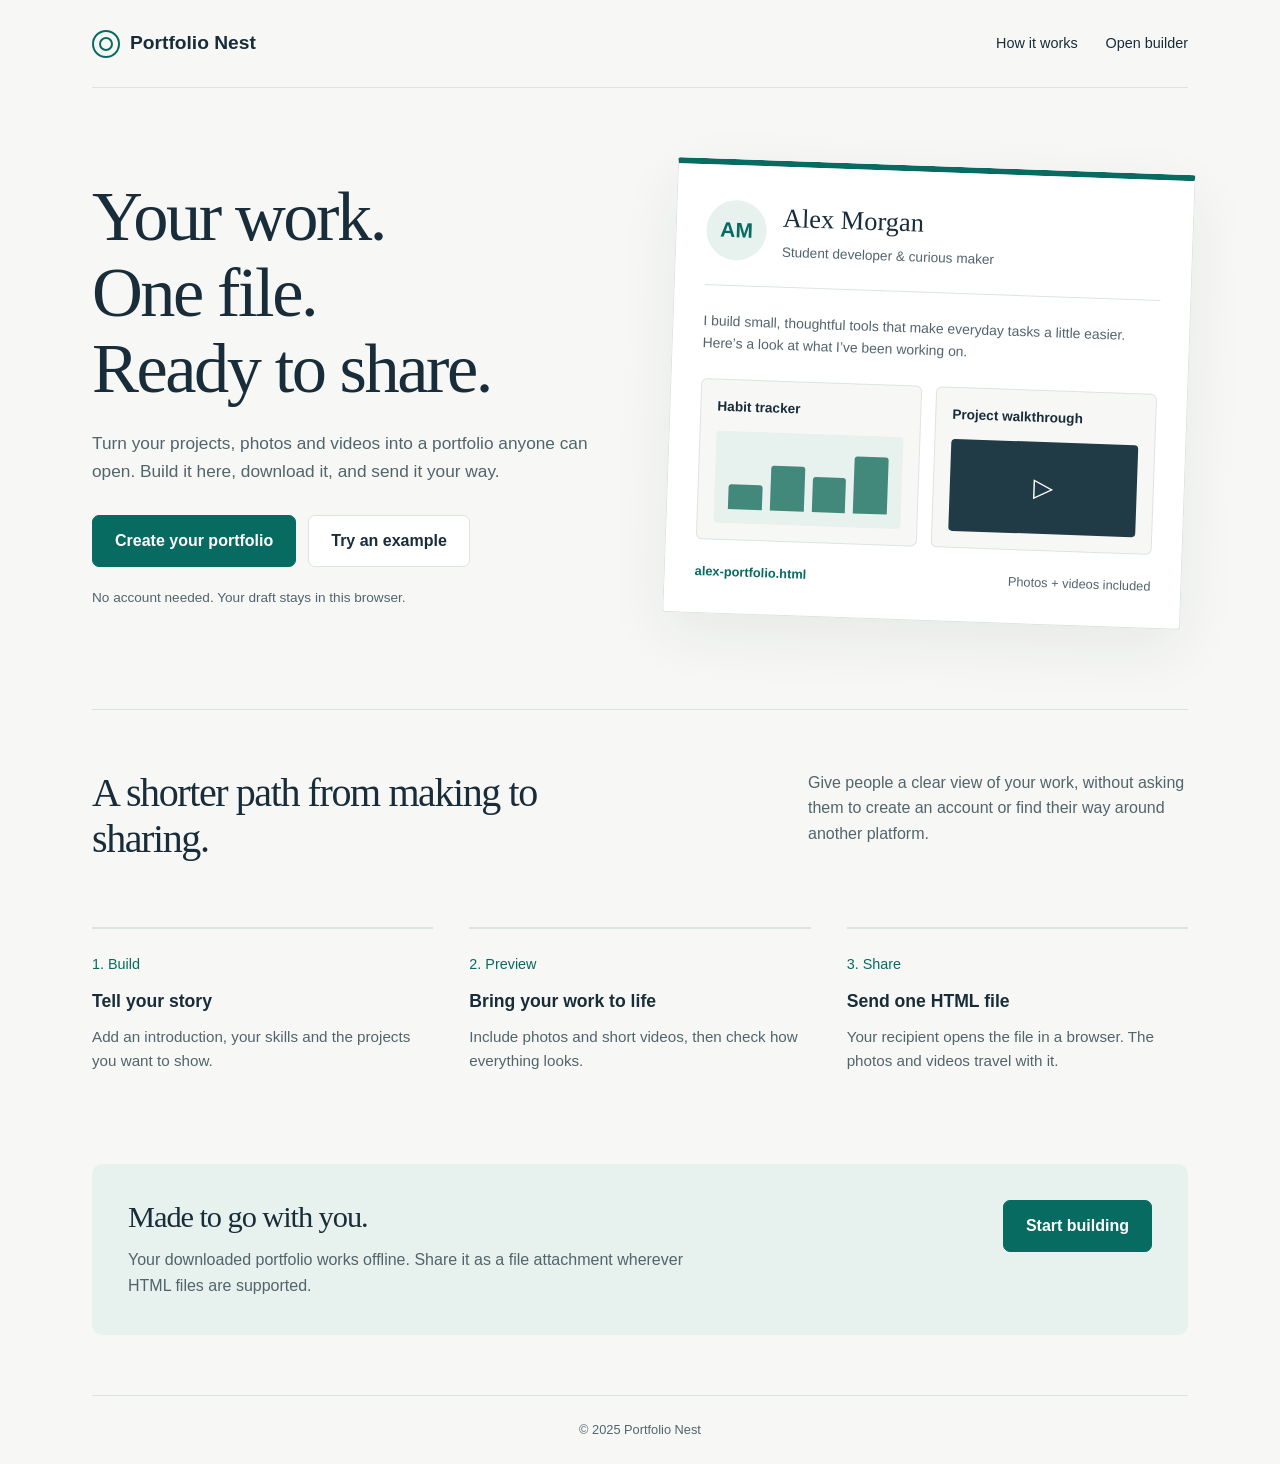
==== commit 6088cfc7: "Remove attribution from footer in index.html Removed the attribution line from the footer." ====
--- a/index.html
+++ b/index.html
@@ -8,5 +8,4 @@
 <section class="share-panel"><div><h2>Made to go with you.</h2><p>Your downloaded portfolio works offline. Share it as a file attachment wherever HTML files are supported.</p></div><div><a class="btn" href="builder.html">Start building</a></div></section></main>
 <footer class="site-footer">
   <span>© 2025 Portfolio Nest</span>
-  <span>By Abhishek Yadav · Originally created in early 2025</span>
 </footer></div></body></html>
